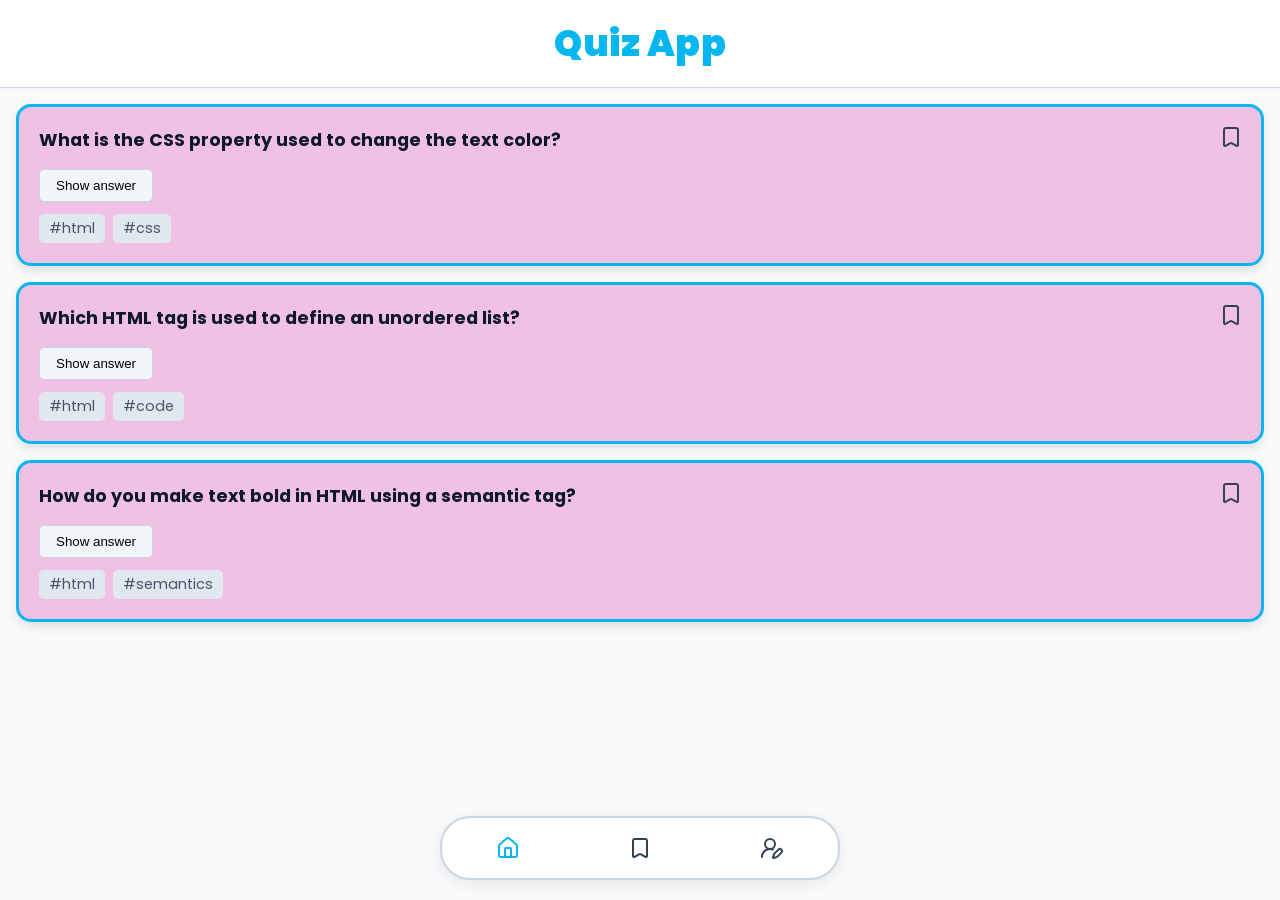
==== index.html @ e3fec0b3 "change header for all html files with css" ====
<!DOCTYPE html>
<html lang="en">
  <head>
    <meta charset="UTF-8">
    <meta name="viewport" content="width=device-width, initial-scale=1.0">
    <title>Quiz App</title>
    <link rel="stylesheet" href="css/main.css">
  </head>
  <body>
    <header class="header">
      <h1 class="header__title">Quiz App</h1>
    </header> 

    <main>
      <!-- card 1 -->
      <article class="card">
        <button class="card__bookmark-button" aria-label="Bookmark">
          <svg xmlns="http://www.w3.org/2000/svg" width="24" height="24" viewBox="0 0 24 24" fill="none" stroke="currentColor" stroke-width="2" stroke-linecap="round" stroke-linejoin="round" class="card__bookmark-icon">
            <path d="M17 3a2 2 0 0 1 2 2v15a1 1 0 0 1-1.496.868l-4.512-2.578a2 2 0 0 0-1.984 0l-4.512 2.578A1 1 0 0 1 5 20V5a2 2 0 0 1 2-2z"/>
          </svg>
        </button>
        <h2 class="card__question">What is the CSS property used to change the text color?</h2>
        <button class="card__button-answer">Show answer</button>
        <p class="card__answer hidden">color</p>
        <ul class="card__tag-list">
          <li class="card__tag">#html</li>
          <li class="card__tag">#css</li>
        </ul>
      </article>

      <!-- card 2 -->
      <article class="card">
        <button class="card__bookmark-button" aria-label="Bookmark">
          <svg xmlns="http://www.w3.org/2000/svg" width="24" height="24" viewBox="0 0 24 24" fill="none" stroke="currentColor" stroke-width="2" stroke-linecap="round" stroke-linejoin="round" class="card__bookmark-icon">
            <path d="M17 3a2 2 0 0 1 2 2v15a1 1 0 0 1-1.496.868l-4.512-2.578a2 2 0 0 0-1.984 0l-4.512 2.578A1 1 0 0 1 5 20V5a2 2 0 0 1 2-2z"/>
          </svg>
        </button>
        <h2 class="card__question">Which HTML tag is used to define an unordered list?</h2>
        <button class="card__button-answer">Show answer</button>
        <p class="card__answer hidden">&lt;ul&gt;</p>
        <ul class="card__tag-list">
          <li class="card__tag">#html</li>
          <li class="card__tag">#code</li>
        </ul>
      </article>

      <!-- card 3 -->
      <article class="card">
        <button class="card__bookmark-button" aria-label="Bookmark">
          <svg xmlns="http://www.w3.org/2000/svg" width="24" height="24" viewBox="0 0 24 24" fill="none" stroke="currentColor" stroke-width="2" stroke-linecap="round" stroke-linejoin="round" class="card__bookmark-icon">
            <path d="M17 3a2 2 0 0 1 2 2v15a1 1 0 0 1-1.496.868l-4.512-2.578a2 2 0 0 0-1.984 0l-4.512 2.578A1 1 0 0 1 5 20V5a2 2 0 0 1 2-2z"/>
          </svg>
        </button>
        <h2 class="card__question">How do you make text bold in HTML using a semantic tag?</h2>
        <button class="card__button-answer">Show answer</button>
        <p class="card__answer hidden">&lt;strong&gt;</p>
        <ul class="card__tag-list">
          <li class="card__tag">#html</li>
          <li class="card__tag">#semantics</li>
        </ul>
      </article>
    </main>
    
    <nav class="navigation">
      <!-- home link -->
      <a class="navigation__link navigation__link--active" href="index.html" aria-label="Home">
        <svg xmlns="http://www.w3.org/2000/svg" width="24" height="24" viewBox="0 0 24 24" fill="none" stroke="currentColor" stroke-width="2" stroke-linecap="round" stroke-linejoin="round" class="navigation__icon">
          <path d="M15 21v-8a1 1 0 0 0-1-1h-4a1 1 0 0 0-1 1v8"/>
          <path d="M3 10a2 2 0 0 1 .709-1.528l7-6a2 2 0 0 1 2.582 0l7 6A2 2 0 0 1 21 10v9a2 2 0 0 1-2 2H5a2 2 0 0 1-2-2z"/>
        </svg>
      </a>

      <!-- bookmarks link -->
      <a class="navigation__link" href="bookmarks.html" aria-label="Bookmarks">
        <svg xmlns="http://www.w3.org/2000/svg" width="24" height="24" viewBox="0 0 24 24" fill="none" stroke="currentColor" stroke-width="2" stroke-linecap="round" stroke-linejoin="round" class="navigation__icon">
          <path d="M17 3a2 2 0 0 1 2 2v15a1 1 0 0 1-1.496.868l-4.512-2.578a2 2 0 0 0-1.984 0l-4.512 2.578A1 1 0 0 1 5 20V5a2 2 0 0 1 2-2z"/>
        </svg>
      </a>

      <!-- profile link -->
      <a class="navigation__link" href="profile.html" aria-label="Profile">
        <svg xmlns="http://www.w3.org/2000/svg" width="24" height="24" viewBox="0 0 24 24" fill="none" stroke="currentColor" stroke-width="2" stroke-linecap="round" stroke-linejoin="round" class="navigation__icon">
          <path d="M2 21a8 8 0 0 1 10.821-7.487"/>
          <path d="M21.378 16.626a1 1 0 0 0-3.004-3.004l-4.01 4.012a2 2 0 0 0-.506.854l-.837 2.87a.5.5 0 0 0 .62.62l2.87-.837a2 2 0 0 0 .854-.506z"/>
          <circle cx="10" cy="8" r="5"/>
        </svg>
      </a>
    </nav>
  </body>
</html>
---- css/main.css ----
@import "global.css";
@import "components/cards.css";
@import "components/navigation.css";
@import "components/profile.css";

.header {
  background-color: #ffffff;
  border-bottom: 1px solid var(--border-color);
  padding: 16px;
  text-align: center;
  position: sticky;
  top: 0;
  z-index: 100;
  box-shadow: 0 2px 4px rgba(0, 0, 0, 0.02);
}

.header__title {
  font-size: 2.25rem;
  font-weight: 1000;
  color: var(--primary-color);
  margin: 0;
  letter-spacing: 0.5px;
}
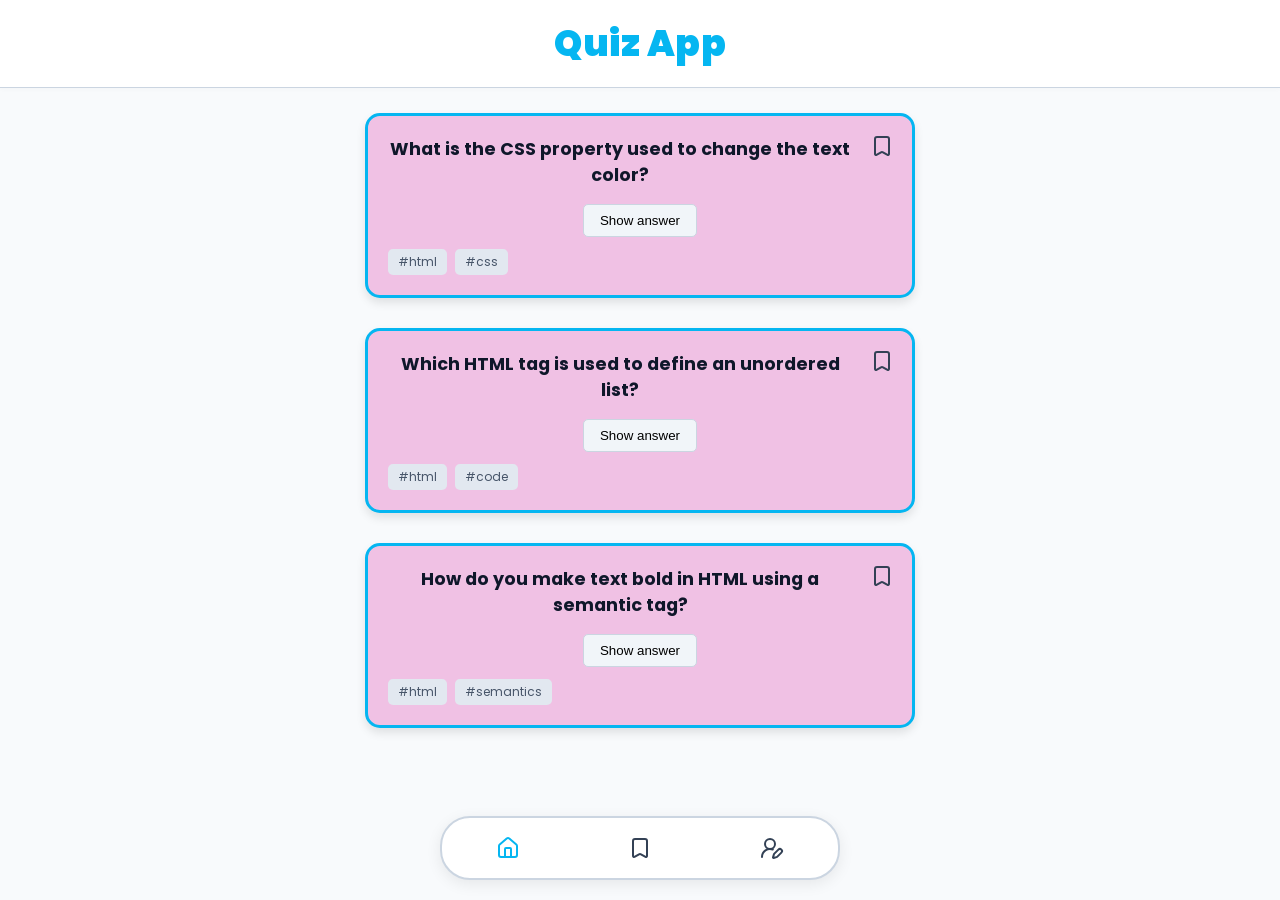
==== commit 384c212e: "change layout design to mobile version" ====
--- a/index.html
+++ b/index.html
@@ -9,9 +9,9 @@
   <body>
     <header class="header">
       <h1 class="header__title">Quiz App</h1>
-    </header> 
+    </header>  
 
-    <main>
+    <main class="home">
       <!-- card 1 -->
       <article class="card">
         <button class="card__bookmark-button" aria-label="Bookmark">
@@ -30,11 +30,11 @@
 
       <!-- card 2 -->
       <article class="card">
-        <button class="card__bookmark-button" aria-label="Bookmark">
+       <button class="card__bookmark-button" aria-label="Bookmark">
           <svg xmlns="http://www.w3.org/2000/svg" width="24" height="24" viewBox="0 0 24 24" fill="none" stroke="currentColor" stroke-width="2" stroke-linecap="round" stroke-linejoin="round" class="card__bookmark-icon">
             <path d="M17 3a2 2 0 0 1 2 2v15a1 1 0 0 1-1.496.868l-4.512-2.578a2 2 0 0 0-1.984 0l-4.512 2.578A1 1 0 0 1 5 20V5a2 2 0 0 1 2-2z"/>
           </svg>
-        </button>
+        </button> 
         <h2 class="card__question">Which HTML tag is used to define an unordered list?</h2>
         <button class="card__button-answer">Show answer</button>
         <p class="card__answer hidden">&lt;ul&gt;</p>
@@ -73,7 +73,7 @@
       <!-- bookmarks link -->
       <a class="navigation__link" href="bookmarks.html" aria-label="Bookmarks">
         <svg xmlns="http://www.w3.org/2000/svg" width="24" height="24" viewBox="0 0 24 24" fill="none" stroke="currentColor" stroke-width="2" stroke-linecap="round" stroke-linejoin="round" class="navigation__icon">
-          <path d="M17 3a2 2 0 0 1 2 2v15a1 1 0 0 1-1.496.868l-4.512-2.578a2 2 0 0 0-1.984 0l-4.512 2.578A1 1 0 0 1 5 20V5a2 2 0 0 1 2-2z"/>
+          <path d="M17 3a2 2 0 0 1 2 2v15a1 1 0 0 1-1.496.868l-4.512-2.578a2 2 0 0 0-1.984 0l-4.512 2.578A1.1 1 0 0 1 5 20V5a2 2 0 0 1 2-2z"/>
         </svg>
       </a>
 
@@ -87,5 +87,4 @@
       </a>
     </nav>
   </body>
-</html>
-
+</html>
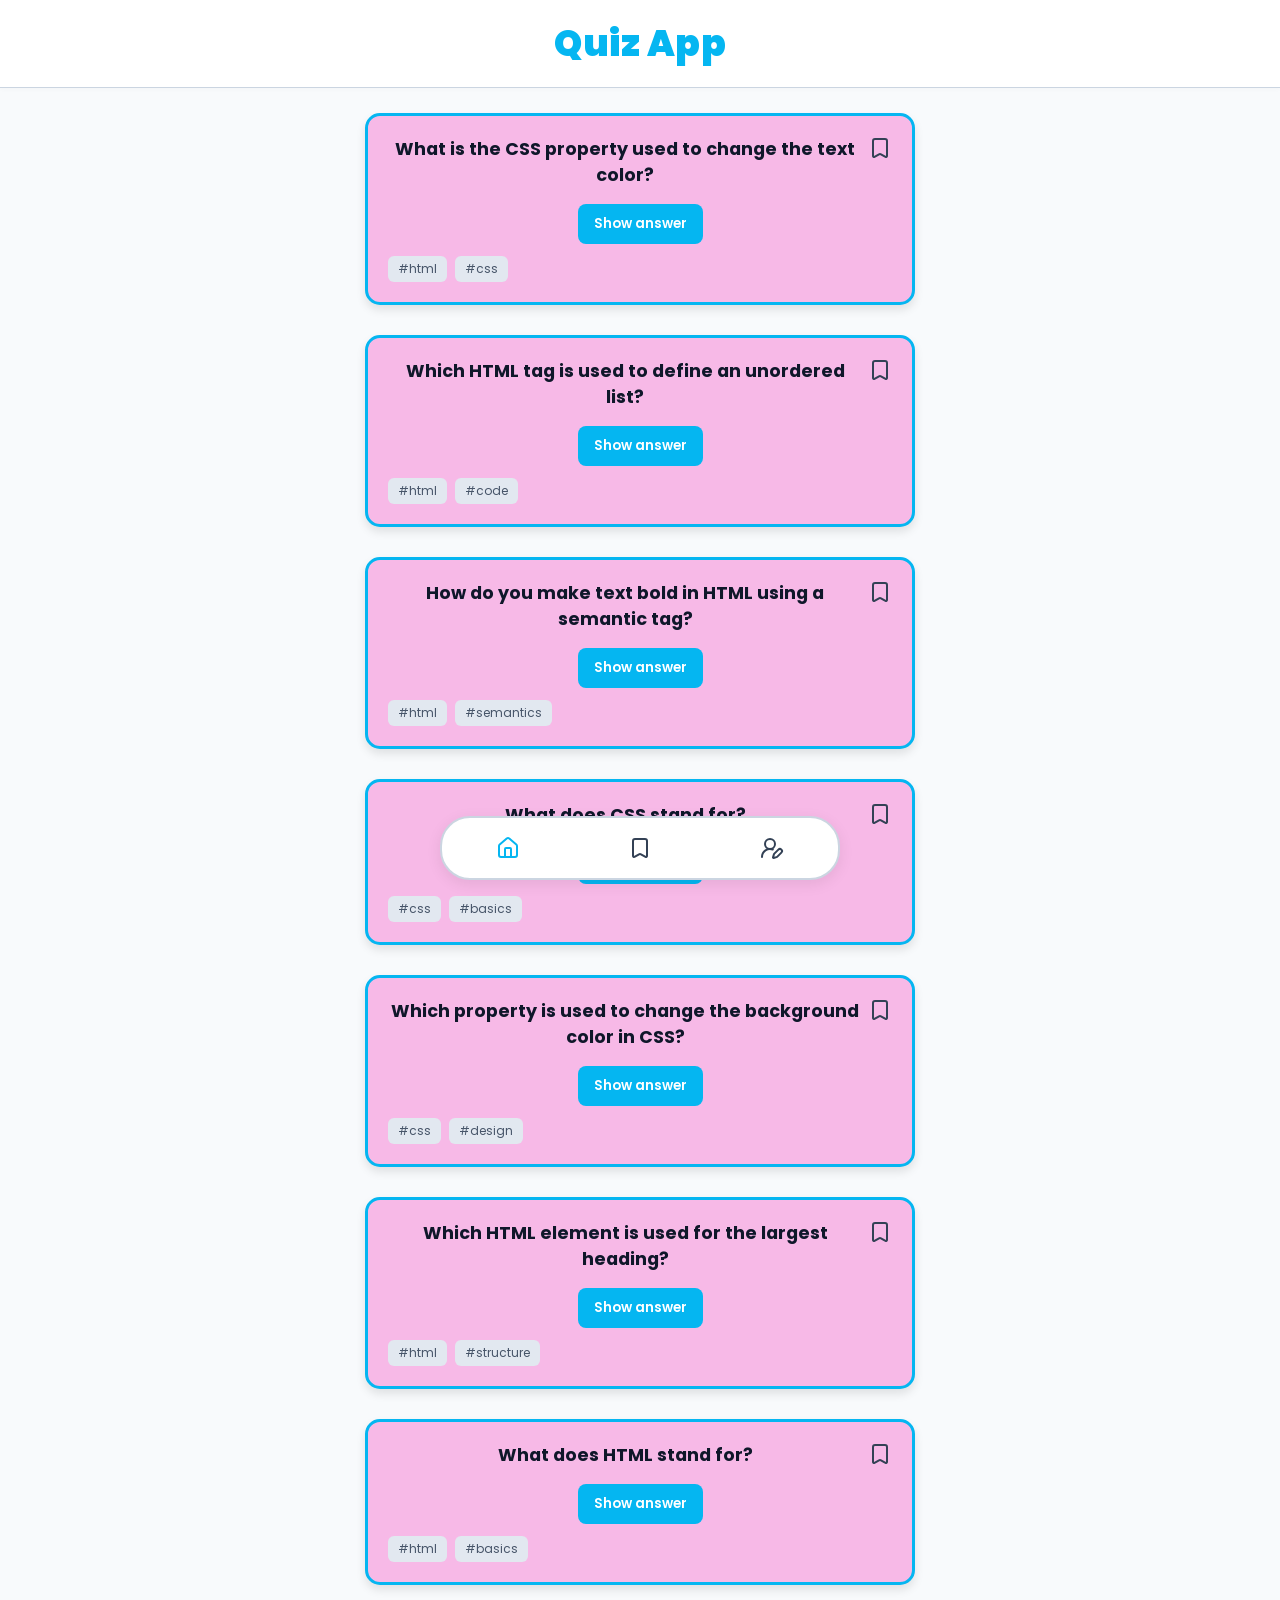
==== commit ef059529: "add more questions" ====
--- a/index.html
+++ b/index.html
@@ -59,6 +59,70 @@
           <li class="card__tag">#semantics</li>
         </ul>
       </article>
+
+       <!-- card 4 -->
+      <article class="card">
+        <button class="card__bookmark-button" aria-label="Bookmark">
+          <svg xmlns="http://www.w3.org/2000/svg" width="24" height="24" viewBox="0 0 24 24" fill="none" stroke="currentColor" stroke-width="2" stroke-linecap="round" stroke-linejoin="round" class="card__bookmark-icon">
+            <path d="M17 3a2 2 0 0 1 2 2v15a1 1 0 0 1-1.496.868l-4.512-2.578a2 2 0 0 0-1.984 0l-4.512 2.578A1 1 0 0 1 5 20V5a2 2 0 0 1 2-2z"/>
+          </svg>
+        </button>
+        <h2 class="card__question">What does CSS stand for?</h2>
+        <button class="card__button-answer">Show answer</button>
+        <p class="card__answer hidden">Cascading Style Sheets</p>
+        <ul class="card__tag-list">
+          <li class="card__tag">#css</li>
+          <li class="card__tag">#basics</li>
+        </ul>
+      </article>
+
+        <!-- card 5 -->
+      <article class="card">
+        <button class="card__bookmark-button" aria-label="Bookmark">
+          <svg xmlns="http://www.w3.org/2000/svg" width="24" height="24" viewBox="0 0 24 24" fill="none" stroke="currentColor" stroke-width="2" stroke-linecap="round" stroke-linejoin="round" class="card__bookmark-icon">
+            <path d="M17 3a2 2 0 0 1 2 2v15a1 1 0 0 1-1.496.868l-4.512-2.578a2 2 0 0 0-1.984 0l-4.512 2.578A1 1 0 0 1 5 20V5a2 2 0 0 1 2-2z"/>
+          </svg>
+        </button>
+        <h2 class="card__question">Which property is used to change the background color in CSS?</h2>
+        <button class="card__button-answer">Show answer</button>
+        <p class="card__answer hidden">background-color</p>
+        <ul class="card__tag-list">
+          <li class="card__tag">#css</li>
+          <li class="card__tag">#design</li>
+        </ul>
+      </article>
+
+      <!-- card 6 -->
+      <article class="card">
+        <button class="card__bookmark-button" aria-label="Bookmark">
+          <svg xmlns="http://www.w3.org/2000/svg" width="24" height="24" viewBox="0 0 24 24" fill="none" stroke="currentColor" stroke-width="2" stroke-linecap="round" stroke-linejoin="round" class="card__bookmark-icon">
+            <path d="M17 3a2 2 0 0 1 2 2v15a1 1 0 0 1-1.496.868l-4.512-2.578a2 2 0 0 0-1.984 0l-4.512 2.578A1 1 0 0 1 5 20V5a2 2 0 0 1 2-2z"/>
+          </svg>
+        </button>
+        <h2 class="card__question">Which HTML element is used for the largest heading?</h2>
+        <button class="card__button-answer">Show answer</button>
+        <p class="card__answer hidden">&lt;h1&gt;</p>
+        <ul class="card__tag-list">
+          <li class="card__tag">#html</li>
+          <li class="card__tag">#structure</li>
+        </ul>
+      </article>
+
+      <!-- card 7 -->
+      <article class="card">
+        <button class="card__bookmark-button" aria-label="Bookmark">
+          <svg xmlns="http://www.w3.org/2000/svg" width="24" height="24" viewBox="0 0 24 24" fill="none" stroke="currentColor" stroke-width="2" stroke-linecap="round" stroke-linejoin="round" class="card__bookmark-icon">
+            <path d="M17 3a2 2 0 0 1 2 2v15a1 1 0 0 1-1.496.868l-4.512-2.578a2 2 0 0 0-1.984 0l-4.512 2.578A1 1 0 0 1 5 20V5a2 2 0 0 1 2-2z"/>
+          </svg>
+        </button>
+        <h2 class="card__question">What does HTML stand for?</h2>
+        <button class="card__button-answer">Show answer</button>
+        <p class="card__answer hidden">HyperText Markup Language</p>
+        <ul class="card__tag-list">
+          <li class="card__tag">#html</li>
+          <li class="card__tag">#basics</li>
+        </ul>
+      </article>
     </main>
     
     <nav class="navigation">
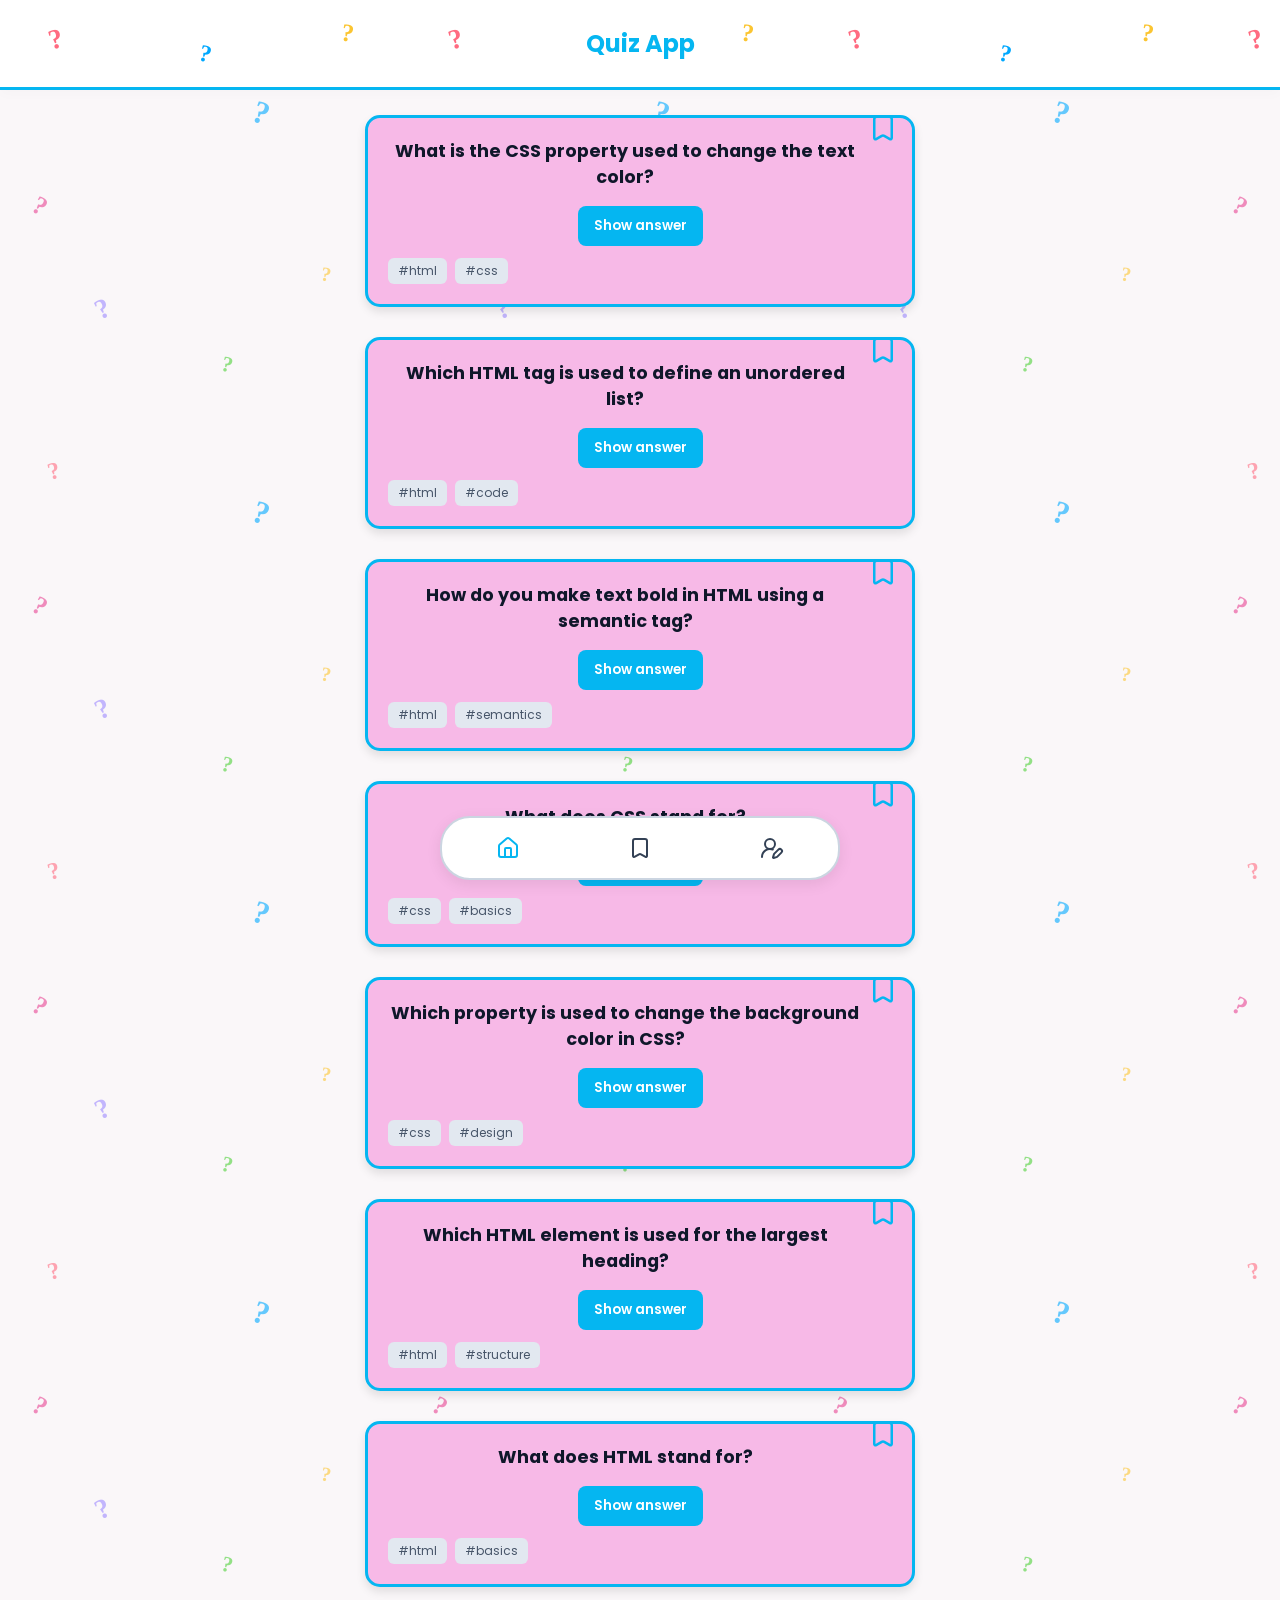
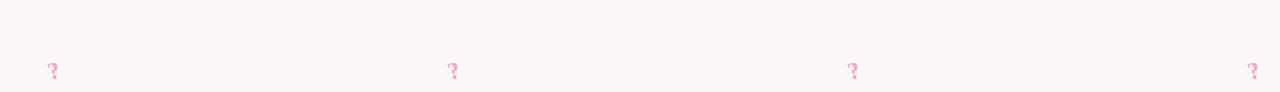
==== commit f8143643: "add header and background design with question marks; change position of bookmark" ====
--- a/index.html
+++ b/index.html
@@ -9,7 +9,7 @@
   <body>
     <header class="header">
       <h1 class="header__title">Quiz App</h1>
-    </header>  
+    </header> 
 
     <main class="home">
       <!-- card 1 -->
--- a/css/main.css
+++ b/css/main.css
@@ -5,19 +5,40 @@
 
 .header {
   background-color: #ffffff;
-  border-bottom: 1px solid var(--border-color);
-  padding: 16px;
-  text-align: center;
+  
+  /* Nur noch 3 dezente Fragezeichen mit viel Abstand */
+  background-image: url("data:image/svg+xml,%3Csvg xmlns='http://www.w3.org/2000/svg' width='400' height='70' viewBox='0 0 400 70'%3E%3Ctext x='50' y='50' fill='%23ff6b81' font-size='28' font-weight='bold' transform='rotate(-15 50 45)' opacity='1.0'%3E?%3C/text%3E%3Ctext x='200' y='60' fill='%2300a8ff' font-size='24' font-weight='bold' transform='rotate(15 200 50)' opacity='1.0'%3E?%3C/text%3E%3Ctext x='340' y='40' fill='%23fbc531' font-size='25' font-weight='bold' transform='rotate(10 340 40)' opacity='1.0'%3E?%3C/text%3E%3C/svg%3E");
+  background-repeat: repeat-x;
+
+  border-bottom: 3px solid var(--primary-color); 
   position: sticky;
   top: 0;
   z-index: 100;
-  box-shadow: 0 2px 4px rgba(0, 0, 0, 0.02);
+  padding: 20px;
+  text-align: center;
+  box-shadow: 0 4px 12px rgba(0, 0, 0, 0.02);
 }
 
 .header__title {
-  font-size: 2.25rem;
-  font-weight: 1000;
+  position: relative;
+  z-index: 2;
+  font-size: 1.5rem;
+  font-weight: 700;
   color: var(--primary-color);
   margin: 0;
-  letter-spacing: 0.5px;
+
+  display: inline-block;
+  background-color: rgba(255, 255, 255, 1.0);
+  padding: 6px 20px;
+  border-radius: 12px;
+}
+
+/* --- settings for questions mark --- */
+.header__dec-question {
+  position: absolute;
+  font-weight: 800;
+  user-select: none;
+  pointer-events: none;
+  opacity: 0.6;
+  z-index: 1;
 }
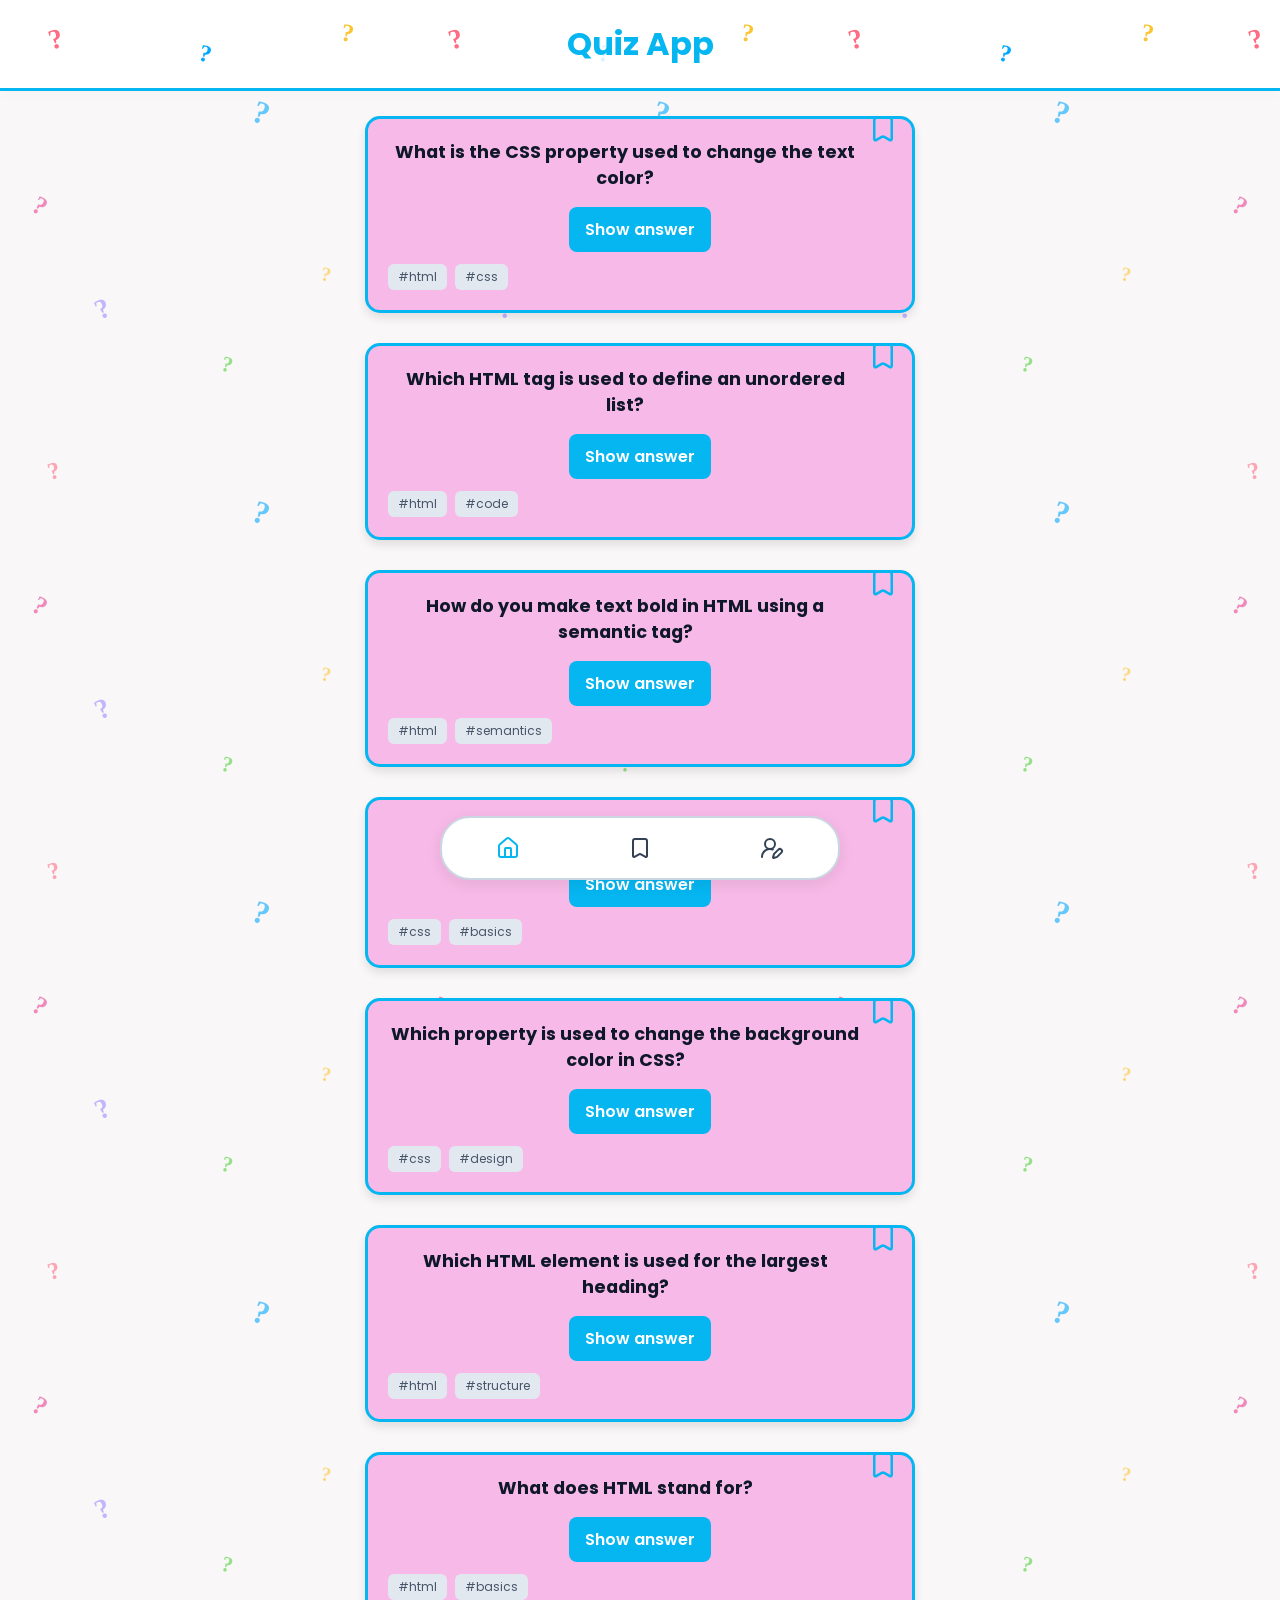
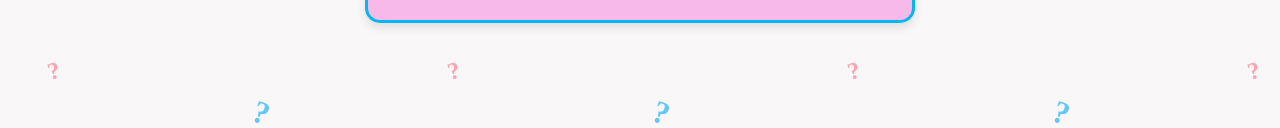
==== commit 6d92a8ef: "add dropdown for show answer" ====
--- a/index.html
+++ b/index.html
@@ -19,14 +19,17 @@
             <path d="M17 3a2 2 0 0 1 2 2v15a1 1 0 0 1-1.496.868l-4.512-2.578a2 2 0 0 0-1.984 0l-4.512 2.578A1 1 0 0 1 5 20V5a2 2 0 0 1 2-2z"/>
           </svg>
         </button>
-        <h2 class="card__question">What is the CSS property used to change the text color?</h2>
-        <button class="card__button-answer">Show answer</button>
-        <p class="card__answer hidden">color</p>
+        <h2 class="card__question">What is the CSS property used to change the text color?</h2> 
+        <details class="card__details">
+          <summary class="card__button-answer">Show answer</summary>
+          <p class="card__answer">color</p>
+        </details>
+
         <ul class="card__tag-list">
           <li class="card__tag">#html</li>
           <li class="card__tag">#css</li>
         </ul>
-      </article>
+      </article> 
 
       <!-- card 2 -->
       <article class="card">
@@ -36,8 +39,10 @@
           </svg>
         </button> 
         <h2 class="card__question">Which HTML tag is used to define an unordered list?</h2>
-        <button class="card__button-answer">Show answer</button>
-        <p class="card__answer hidden">&lt;ul&gt;</p>
+        <details class="card__details">
+          <summary class="card__button-answer">Show answer</summary>
+          <p class="card__answer">ul</p>
+        </details> 
         <ul class="card__tag-list">
           <li class="card__tag">#html</li>
           <li class="card__tag">#code</li>
@@ -52,8 +57,10 @@
           </svg>
         </button>
         <h2 class="card__question">How do you make text bold in HTML using a semantic tag?</h2>
-        <button class="card__button-answer">Show answer</button>
-        <p class="card__answer hidden">&lt;strong&gt;</p>
+        <details class="card__details">
+          <summary class="card__button-answer">Show answer</summary>
+          <p class="card__answer">strong</p>
+        </details>
         <ul class="card__tag-list">
           <li class="card__tag">#html</li>
           <li class="card__tag">#semantics</li>
@@ -68,8 +75,10 @@
           </svg>
         </button>
         <h2 class="card__question">What does CSS stand for?</h2>
-        <button class="card__button-answer">Show answer</button>
-        <p class="card__answer hidden">Cascading Style Sheets</p>
+        <details class="card__details">
+          <summary class="card__button-answer">Show answer</summary>
+          <p class="card__answer">Cascading Style Sheets</p>
+        </details>
         <ul class="card__tag-list">
           <li class="card__tag">#css</li>
           <li class="card__tag">#basics</li>
@@ -84,8 +93,10 @@
           </svg>
         </button>
         <h2 class="card__question">Which property is used to change the background color in CSS?</h2>
-        <button class="card__button-answer">Show answer</button>
-        <p class="card__answer hidden">background-color</p>
+        <details class="card__details">
+          <summary class="card__button-answer">Show answer</summary>
+          <p class="card__answer">background-color</p>
+        </details>
         <ul class="card__tag-list">
           <li class="card__tag">#css</li>
           <li class="card__tag">#design</li>
@@ -100,8 +111,10 @@
           </svg>
         </button>
         <h2 class="card__question">Which HTML element is used for the largest heading?</h2>
-        <button class="card__button-answer">Show answer</button>
-        <p class="card__answer hidden">&lt;h1&gt;</p>
+        <details class="card__details">
+          <summary class="card__button-answer">Show answer</summary>
+          <p class="card__answer">h1</p>
+        </details>
         <ul class="card__tag-list">
           <li class="card__tag">#html</li>
           <li class="card__tag">#structure</li>
@@ -116,8 +129,10 @@
           </svg>
         </button>
         <h2 class="card__question">What does HTML stand for?</h2>
-        <button class="card__button-answer">Show answer</button>
-        <p class="card__answer hidden">HyperText Markup Language</p>
+        <details class="card__details">
+          <summary class="card__button-answer">Show answer</summary>
+          <p class="card__answer">HyperText Markup Language</p>
+        </details>
         <ul class="card__tag-list">
           <li class="card__tag">#html</li>
           <li class="card__tag">#basics</li>
--- a/css/main.css
+++ b/css/main.css
@@ -6,7 +6,6 @@
 .header {
   background-color: #ffffff;
   
-  /* Nur noch 3 dezente Fragezeichen mit viel Abstand */
   background-image: url("data:image/svg+xml,%3Csvg xmlns='http://www.w3.org/2000/svg' width='400' height='70' viewBox='0 0 400 70'%3E%3Ctext x='50' y='50' fill='%23ff6b81' font-size='28' font-weight='bold' transform='rotate(-15 50 45)' opacity='1.0'%3E?%3C/text%3E%3Ctext x='200' y='60' fill='%2300a8ff' font-size='24' font-weight='bold' transform='rotate(15 200 50)' opacity='1.0'%3E?%3C/text%3E%3Ctext x='340' y='40' fill='%23fbc531' font-size='25' font-weight='bold' transform='rotate(10 340 40)' opacity='1.0'%3E?%3C/text%3E%3C/svg%3E");
   background-repeat: repeat-x;
 
@@ -22,23 +21,12 @@
 .header__title {
   position: relative;
   z-index: 2;
-  font-size: 1.5rem;
+  font-size: 2.0rem;
   font-weight: 700;
   color: var(--primary-color);
   margin: 0;
-
   display: inline-block;
-  background-color: rgba(255, 255, 255, 1.0);
-  padding: 6px 20px;
+  background-color: rgba(255, 255, 255, 0.85);
+  padding: 0px 24px;
   border-radius: 12px;
-}
-
-/* --- settings for questions mark --- */
-.header__dec-question {
-  position: absolute;
-  font-weight: 800;
-  user-select: none;
-  pointer-events: none;
-  opacity: 0.6;
-  z-index: 1;
 }
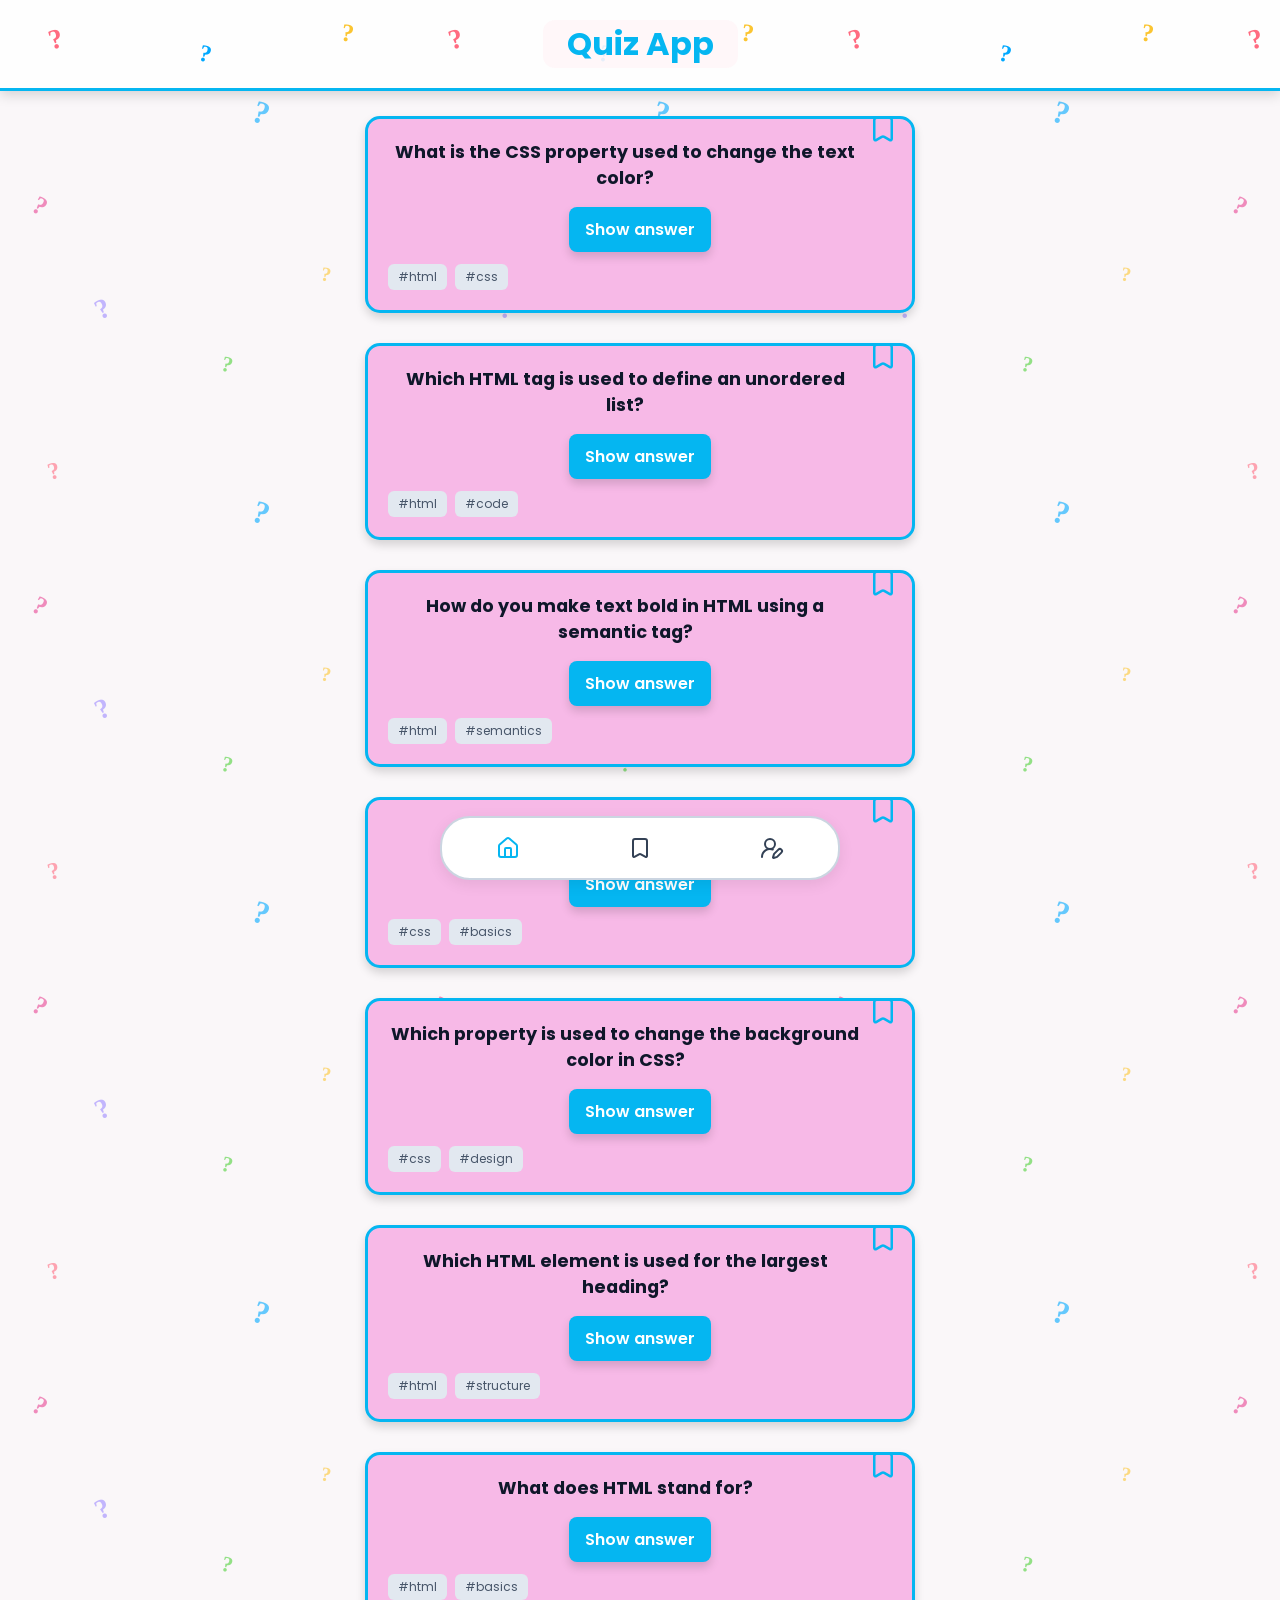
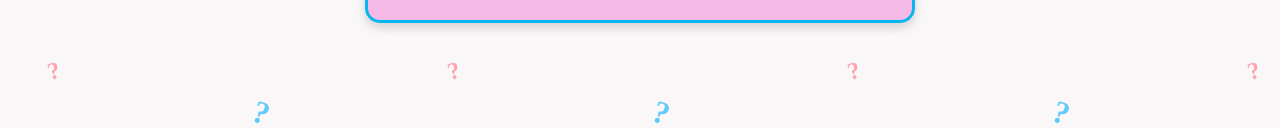
==== commit 2ab48984: "add toggle for bookmark and show answer" ====
--- a/index.html
+++ b/index.html
@@ -14,17 +14,14 @@
     <main class="home">
       <!-- card 1 -->
       <article class="card">
-        <button class="card__bookmark-button" aria-label="Bookmark">
+        <button class="card__bookmark-button" data-js="bookmark-button" aria-label="Bookmark">
           <svg xmlns="http://www.w3.org/2000/svg" width="24" height="24" viewBox="0 0 24 24" fill="none" stroke="currentColor" stroke-width="2" stroke-linecap="round" stroke-linejoin="round" class="card__bookmark-icon">
             <path d="M17 3a2 2 0 0 1 2 2v15a1 1 0 0 1-1.496.868l-4.512-2.578a2 2 0 0 0-1.984 0l-4.512 2.578A1 1 0 0 1 5 20V5a2 2 0 0 1 2-2z"/>
           </svg>
         </button>
         <h2 class="card__question">What is the CSS property used to change the text color?</h2> 
-        <details class="card__details">
-          <summary class="card__button-answer">Show answer</summary>
-          <p class="card__answer">color</p>
-        </details>
-
+        <button class="card__button-answer" data-js="answer-button">Show answer</button>
+        <p class="card__answer card__answer--hidden" data-js="answer">color</p>
         <ul class="card__tag-list">
           <li class="card__tag">#html</li>
           <li class="card__tag">#css</li>
@@ -33,16 +30,14 @@
 
       <!-- card 2 -->
       <article class="card">
-       <button class="card__bookmark-button" aria-label="Bookmark">
+       <button class="card__bookmark-button" data-js="bookmark-button" aria-label="Bookmark">
           <svg xmlns="http://www.w3.org/2000/svg" width="24" height="24" viewBox="0 0 24 24" fill="none" stroke="currentColor" stroke-width="2" stroke-linecap="round" stroke-linejoin="round" class="card__bookmark-icon">
             <path d="M17 3a2 2 0 0 1 2 2v15a1 1 0 0 1-1.496.868l-4.512-2.578a2 2 0 0 0-1.984 0l-4.512 2.578A1 1 0 0 1 5 20V5a2 2 0 0 1 2-2z"/>
           </svg>
         </button> 
         <h2 class="card__question">Which HTML tag is used to define an unordered list?</h2>
-        <details class="card__details">
-          <summary class="card__button-answer">Show answer</summary>
-          <p class="card__answer">ul</p>
-        </details> 
+        <button class="card__button-answer" data-js="answer-button">Show answer</button>
+        <p class="card__answer card__answer--hidden" data-js="answer">ul</p>
         <ul class="card__tag-list">
           <li class="card__tag">#html</li>
           <li class="card__tag">#code</li>
@@ -51,16 +46,14 @@
 
       <!-- card 3 -->
       <article class="card">
-        <button class="card__bookmark-button" aria-label="Bookmark">
+        <button class="card__bookmark-button" data-js="bookmark-button" aria-label="Bookmark">
           <svg xmlns="http://www.w3.org/2000/svg" width="24" height="24" viewBox="0 0 24 24" fill="none" stroke="currentColor" stroke-width="2" stroke-linecap="round" stroke-linejoin="round" class="card__bookmark-icon">
             <path d="M17 3a2 2 0 0 1 2 2v15a1 1 0 0 1-1.496.868l-4.512-2.578a2 2 0 0 0-1.984 0l-4.512 2.578A1 1 0 0 1 5 20V5a2 2 0 0 1 2-2z"/>
           </svg>
         </button>
         <h2 class="card__question">How do you make text bold in HTML using a semantic tag?</h2>
-        <details class="card__details">
-          <summary class="card__button-answer">Show answer</summary>
-          <p class="card__answer">strong</p>
-        </details>
+        <button class="card__button-answer" data-js="answer-button">Show answer</button>
+        <p class="card__answer card__answer--hidden" data-js="answer">strong</p>
         <ul class="card__tag-list">
           <li class="card__tag">#html</li>
           <li class="card__tag">#semantics</li>
@@ -69,16 +62,14 @@
 
        <!-- card 4 -->
       <article class="card">
-        <button class="card__bookmark-button" aria-label="Bookmark">
+        <button class="card__bookmark-button" data-js="bookmark-button" aria-label="Bookmark">
           <svg xmlns="http://www.w3.org/2000/svg" width="24" height="24" viewBox="0 0 24 24" fill="none" stroke="currentColor" stroke-width="2" stroke-linecap="round" stroke-linejoin="round" class="card__bookmark-icon">
             <path d="M17 3a2 2 0 0 1 2 2v15a1 1 0 0 1-1.496.868l-4.512-2.578a2 2 0 0 0-1.984 0l-4.512 2.578A1 1 0 0 1 5 20V5a2 2 0 0 1 2-2z"/>
           </svg>
         </button>
         <h2 class="card__question">What does CSS stand for?</h2>
-        <details class="card__details">
-          <summary class="card__button-answer">Show answer</summary>
-          <p class="card__answer">Cascading Style Sheets</p>
-        </details>
+        <button class="card__button-answer" data-js="answer-button">Show answer</button>
+        <p class="card__answer card__answer--hidden" data-js="answer">Cascading Style Sheets</p>
         <ul class="card__tag-list">
           <li class="card__tag">#css</li>
           <li class="card__tag">#basics</li>
@@ -87,16 +78,14 @@
 
         <!-- card 5 -->
       <article class="card">
-        <button class="card__bookmark-button" aria-label="Bookmark">
+        <button class="card__bookmark-button" data-js="bookmark-button" aria-label="Bookmark">
           <svg xmlns="http://www.w3.org/2000/svg" width="24" height="24" viewBox="0 0 24 24" fill="none" stroke="currentColor" stroke-width="2" stroke-linecap="round" stroke-linejoin="round" class="card__bookmark-icon">
             <path d="M17 3a2 2 0 0 1 2 2v15a1 1 0 0 1-1.496.868l-4.512-2.578a2 2 0 0 0-1.984 0l-4.512 2.578A1 1 0 0 1 5 20V5a2 2 0 0 1 2-2z"/>
           </svg>
         </button>
         <h2 class="card__question">Which property is used to change the background color in CSS?</h2>
-        <details class="card__details">
-          <summary class="card__button-answer">Show answer</summary>
-          <p class="card__answer">background-color</p>
-        </details>
+        <button class="card__button-answer" data-js="answer-button">Show answer</button>
+        <p class="card__answer card__answer--hidden" data-js="answer">background-color</p> 
         <ul class="card__tag-list">
           <li class="card__tag">#css</li>
           <li class="card__tag">#design</li>
@@ -105,16 +94,14 @@
 
       <!-- card 6 -->
       <article class="card">
-        <button class="card__bookmark-button" aria-label="Bookmark">
+        <button class="card__bookmark-button" data-js="bookmark-button" aria-label="Bookmark">
           <svg xmlns="http://www.w3.org/2000/svg" width="24" height="24" viewBox="0 0 24 24" fill="none" stroke="currentColor" stroke-width="2" stroke-linecap="round" stroke-linejoin="round" class="card__bookmark-icon">
             <path d="M17 3a2 2 0 0 1 2 2v15a1 1 0 0 1-1.496.868l-4.512-2.578a2 2 0 0 0-1.984 0l-4.512 2.578A1 1 0 0 1 5 20V5a2 2 0 0 1 2-2z"/>
           </svg>
         </button>
         <h2 class="card__question">Which HTML element is used for the largest heading?</h2>
-        <details class="card__details">
-          <summary class="card__button-answer">Show answer</summary>
-          <p class="card__answer">h1</p>
-        </details>
+         <button class="card__button-answer" data-js="answer-button">Show answer</button>
+        <p class="card__answer card__answer--hidden" data-js="answer">h1</p>
         <ul class="card__tag-list">
           <li class="card__tag">#html</li>
           <li class="card__tag">#structure</li>
@@ -123,16 +110,14 @@
 
       <!-- card 7 -->
       <article class="card">
-        <button class="card__bookmark-button" aria-label="Bookmark">
+        <button class="card__bookmark-button" data-js="bookmark-button" aria-label="Bookmark">
           <svg xmlns="http://www.w3.org/2000/svg" width="24" height="24" viewBox="0 0 24 24" fill="none" stroke="currentColor" stroke-width="2" stroke-linecap="round" stroke-linejoin="round" class="card__bookmark-icon">
             <path d="M17 3a2 2 0 0 1 2 2v15a1 1 0 0 1-1.496.868l-4.512-2.578a2 2 0 0 0-1.984 0l-4.512 2.578A1 1 0 0 1 5 20V5a2 2 0 0 1 2-2z"/>
           </svg>
         </button>
         <h2 class="card__question">What does HTML stand for?</h2>
-        <details class="card__details">
-          <summary class="card__button-answer">Show answer</summary>
-          <p class="card__answer">HyperText Markup Language</p>
-        </details>
+        <button class="card__button-answer" data-js="answer-button">Show answer</button>
+        <p class="card__answer card__answer--hidden" data-js="answer">HyperText Markup Language</p>
         <ul class="card__tag-list">
           <li class="card__tag">#html</li>
           <li class="card__tag">#basics</li>
@@ -165,5 +150,6 @@
         </svg>
       </a>
     </nav>
+    <script src="./js/index.js" defer></script>
   </body>
 </html>
--- a/css/main.css
+++ b/css/main.css
@@ -4,7 +4,7 @@
 @import "components/profile.css";
 
 .header {
-  background-color: #ffffff;
+  background-color: #fefefe;
   
   background-image: url("data:image/svg+xml,%3Csvg xmlns='http://www.w3.org/2000/svg' width='400' height='70' viewBox='0 0 400 70'%3E%3Ctext x='50' y='50' fill='%23ff6b81' font-size='28' font-weight='bold' transform='rotate(-15 50 45)' opacity='1.0'%3E?%3C/text%3E%3Ctext x='200' y='60' fill='%2300a8ff' font-size='24' font-weight='bold' transform='rotate(15 200 50)' opacity='1.0'%3E?%3C/text%3E%3Ctext x='340' y='40' fill='%23fbc531' font-size='25' font-weight='bold' transform='rotate(10 340 40)' opacity='1.0'%3E?%3C/text%3E%3C/svg%3E");
   background-repeat: repeat-x;
@@ -15,7 +15,7 @@
   z-index: 100;
   padding: 20px;
   text-align: center;
-  box-shadow: 0 4px 12px rgba(0, 0, 0, 0.02);
+  box-shadow: 0 4px 12px rgba(0, 0, 0, 0.15);
 }
 
 .header__title {
@@ -26,7 +26,8 @@
   color: var(--primary-color);
   margin: 0;
   display: inline-block;
-  background-color: rgba(255, 255, 255, 0.85);
-  padding: 0px 24px;
+  
+  background-color: rgba(255, 247, 249, 0.9);
+  padding: 0 24px;
   border-radius: 12px;
 }
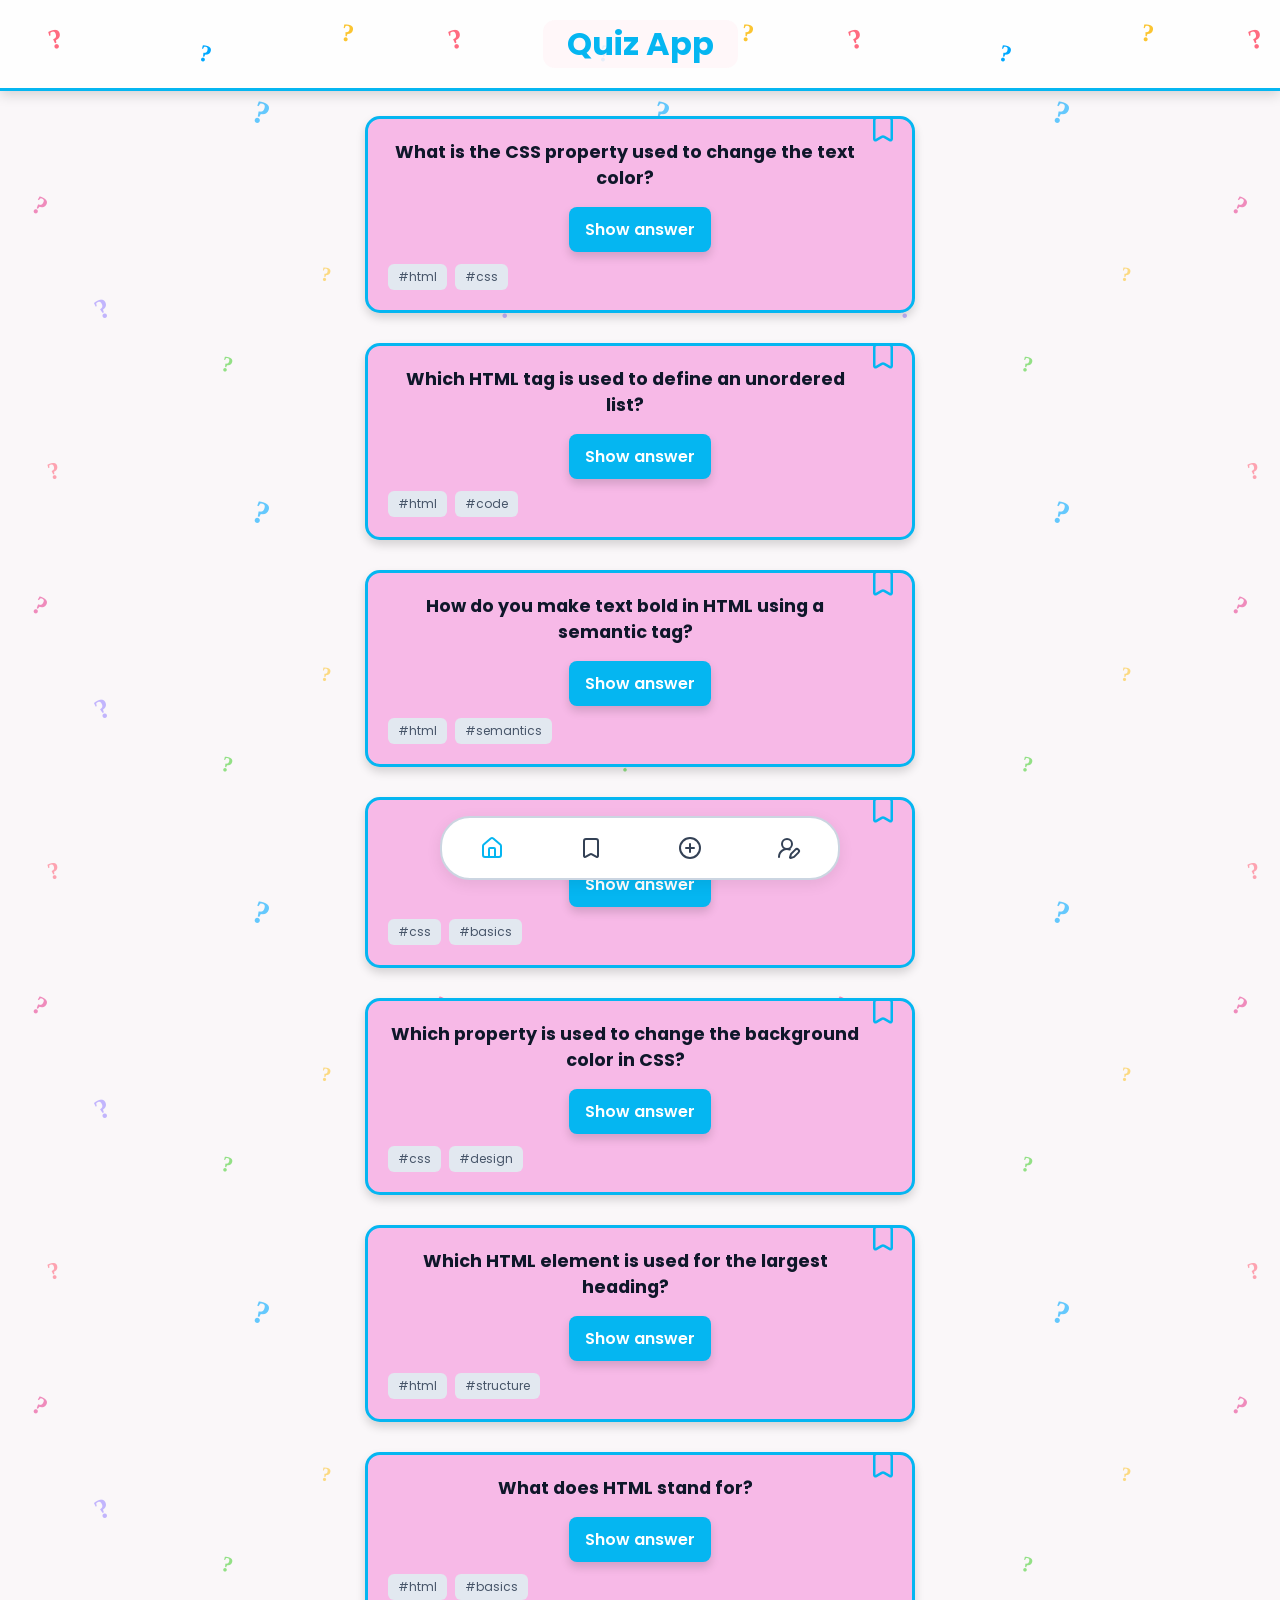
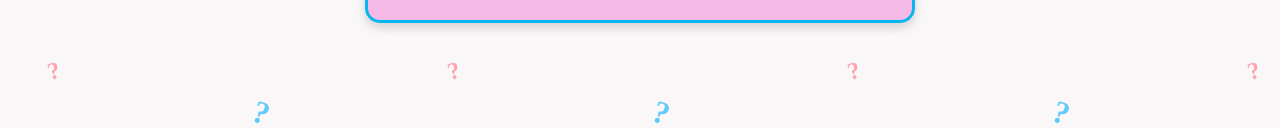
==== commit 8866052e: "add form icon to navbar" ====
--- a/index.html
+++ b/index.html
@@ -141,6 +141,12 @@
         </svg>
       </a>
 
+      <!-- form link -->
+     <a class="navigation__link" href="form.html" aria-label="Add Question">
+        <svg xmlns="http://www.w3.org/2000/svg" width="24" height="24" viewBox="0 0 24 24" fill="none" stroke="currentColor" stroke-width="2" stroke-linecap="round" stroke-linejoin="round" class="navigation__icon"><circle cx="12" cy="12" r="10"/><path d="M8 12h8"/><path d="M12 8v8"/>
+        </svg>
+      </a> 
+
       <!-- profile link -->
       <a class="navigation__link" href="profile.html" aria-label="Profile">
         <svg xmlns="http://www.w3.org/2000/svg" width="24" height="24" viewBox="0 0 24 24" fill="none" stroke="currentColor" stroke-width="2" stroke-linecap="round" stroke-linejoin="round" class="navigation__icon">
@@ -152,4 +158,5 @@
     </nav>
     <script src="./js/index.js" defer></script>
   </body>
-</html>+</html>
+
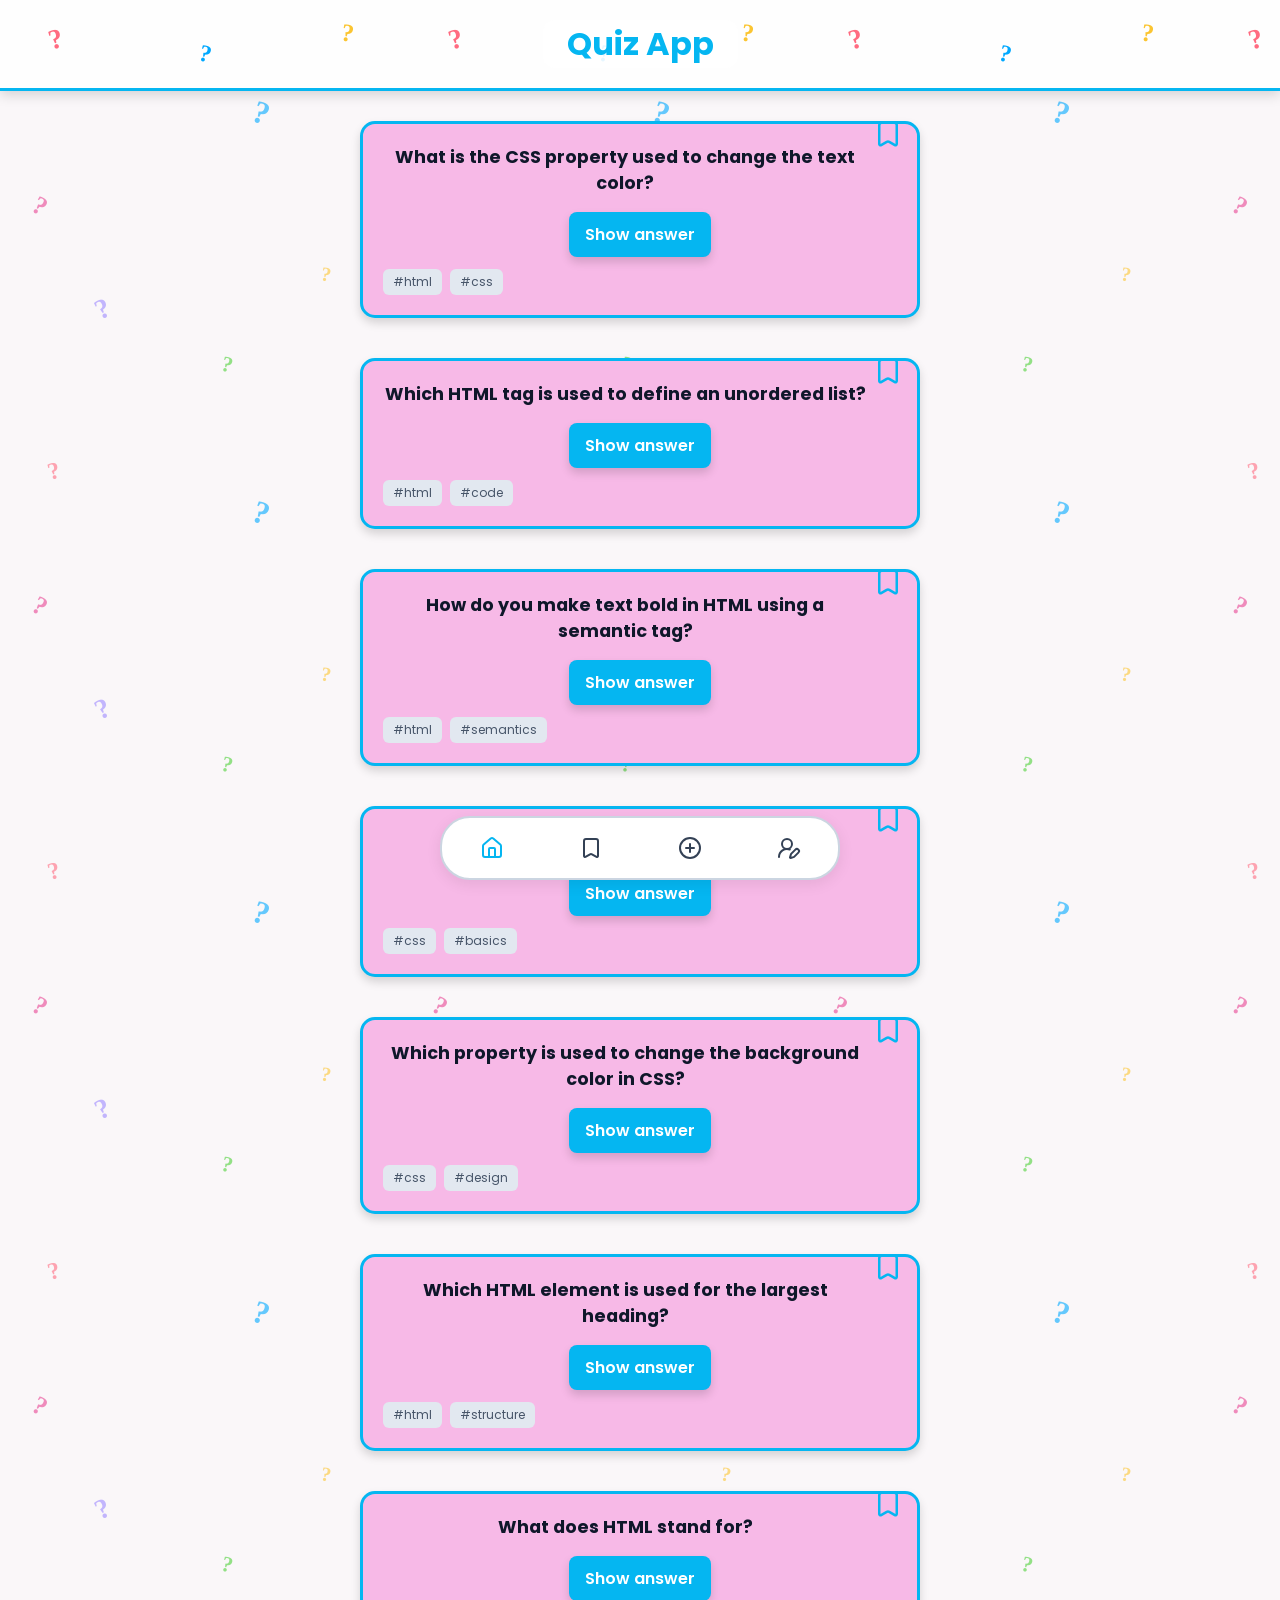
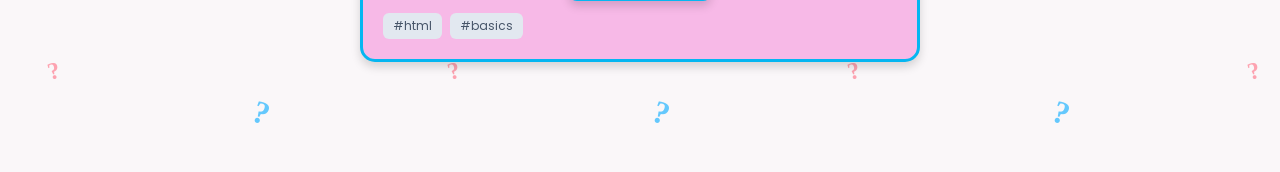
==== commit 183bcb90: "add create new card in forms after submit" ====
--- a/index.html
+++ b/index.html
@@ -156,7 +156,7 @@
         </svg>
       </a>
     </nav>
-    <script src="./js/index.js" defer></script>
+    <script src="./js/global.js" defer></script>
   </body>
 </html>
 
--- a/css/main.css
+++ b/css/main.css
@@ -2,6 +2,7 @@
 @import "components/cards.css";
 @import "components/navigation.css";
 @import "components/profile.css";
+@import "components/form.css";
 
 .header {
   background-color: #fefefe;
@@ -27,7 +28,7 @@
   margin: 0;
   display: inline-block;
   
-  background-color: rgba(255, 247, 249, 0.9);
+  background-color: rgba(255, 255, 255, 0.9);
   padding: 0 24px;
   border-radius: 12px;
 }
